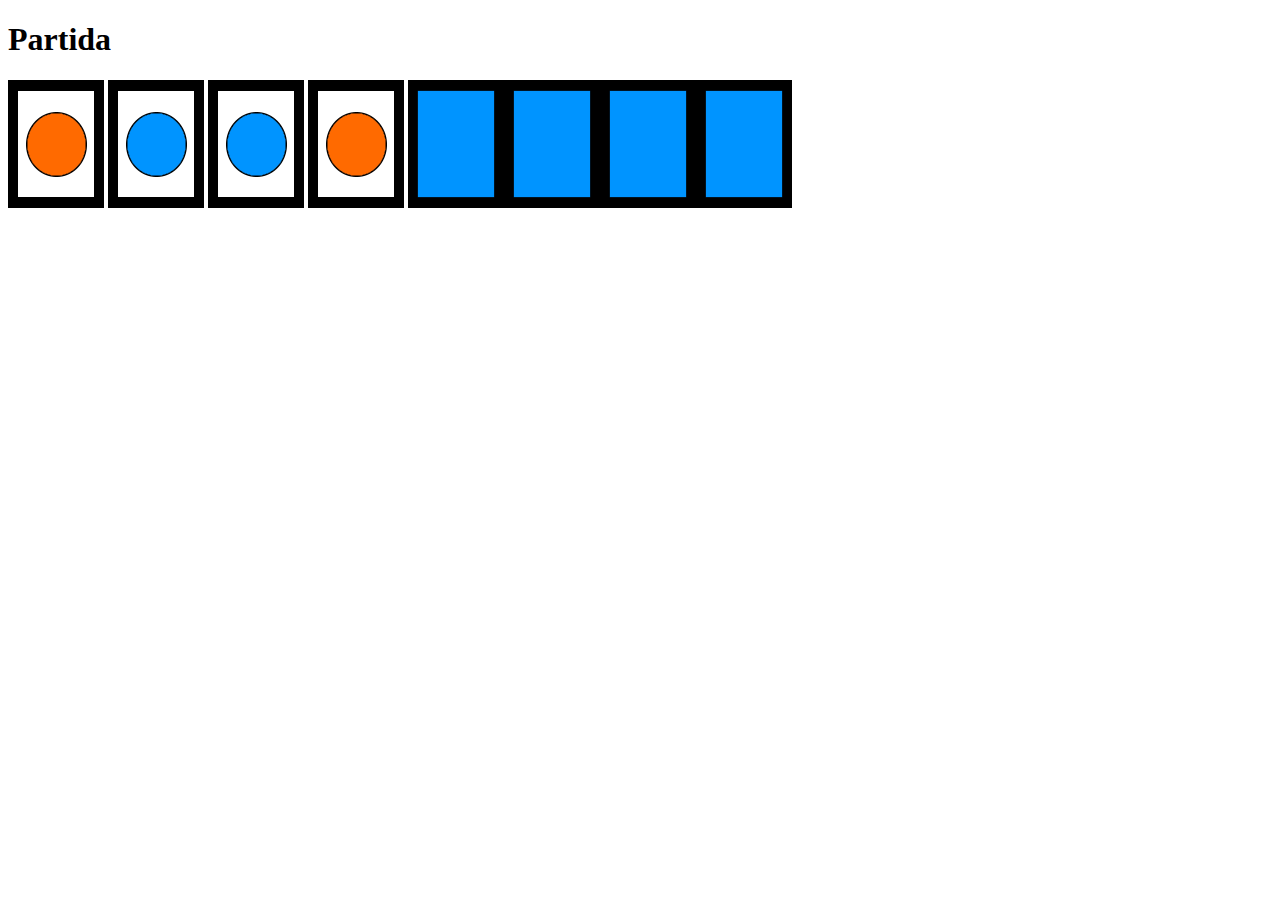
==== html/game.html @ c969e8ef "add cards html" ====
<!DOCTYPE html> 
<html>
	<head>
        <script src="../library/jquery.min.js"></script>
        <script src="../js/game.js" type="module"></script>
		<title> Memory - Pantalla </title>
	</head>
	<body>
		<h1>Partida</h1>
        <div id="game">
			<img id="co1" src="../resources/co.png" title="card">
			<img id="cb1" src="../resources/cb.png" title="card">
			<img id="cb2" src="../resources/cb.png" title="card">
			<img id="co2" src="../resources/co.png" title="card">

		</div>
	</body>
</html>
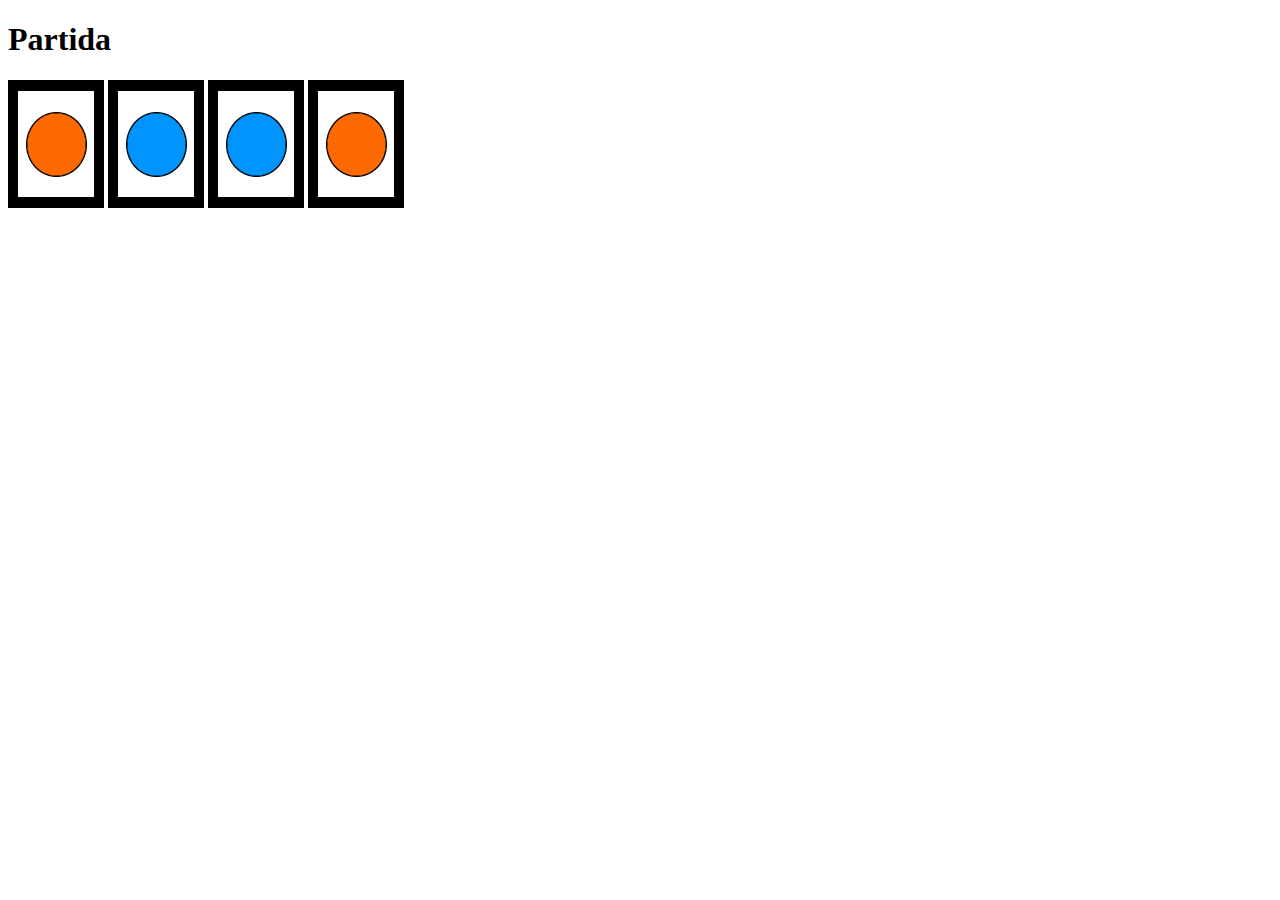
==== commit d8b78ca3: "update cards" ====
--- a/html/game.html
+++ b/html/game.html
@@ -1,17 +1,17 @@
 <!DOCTYPE html> 
 <html>
 	<head>
-        <script src="../library/jquery.min.js"></script>
+		<script src="https://ajax.googleapis.com/ajax/libs/jquery/3.7.1/jquery.min.js"></script>
         <script src="../js/game.js" type="module"></script>
 		<title> Memory - Pantalla </title>
 	</head>
 	<body>
 		<h1>Partida</h1>
         <div id="game">
-			<img id="co1" src="../resources/co.png" title="card">
-			<img id="cb1" src="../resources/cb.png" title="card">
-			<img id="cb2" src="../resources/cb.png" title="card">
-			<img id="co2" src="../resources/co.png" title="card">
+			<img id="c1" src="../resources/co.png" title="card">
+			<img id="c2" src="../resources/cb.png" title="card">
+			<img id="c3" src="../resources/cb.png" title="card">
+			<img id="c4" src="../resources/co.png" title="card">
 
 		</div>
 	</body>
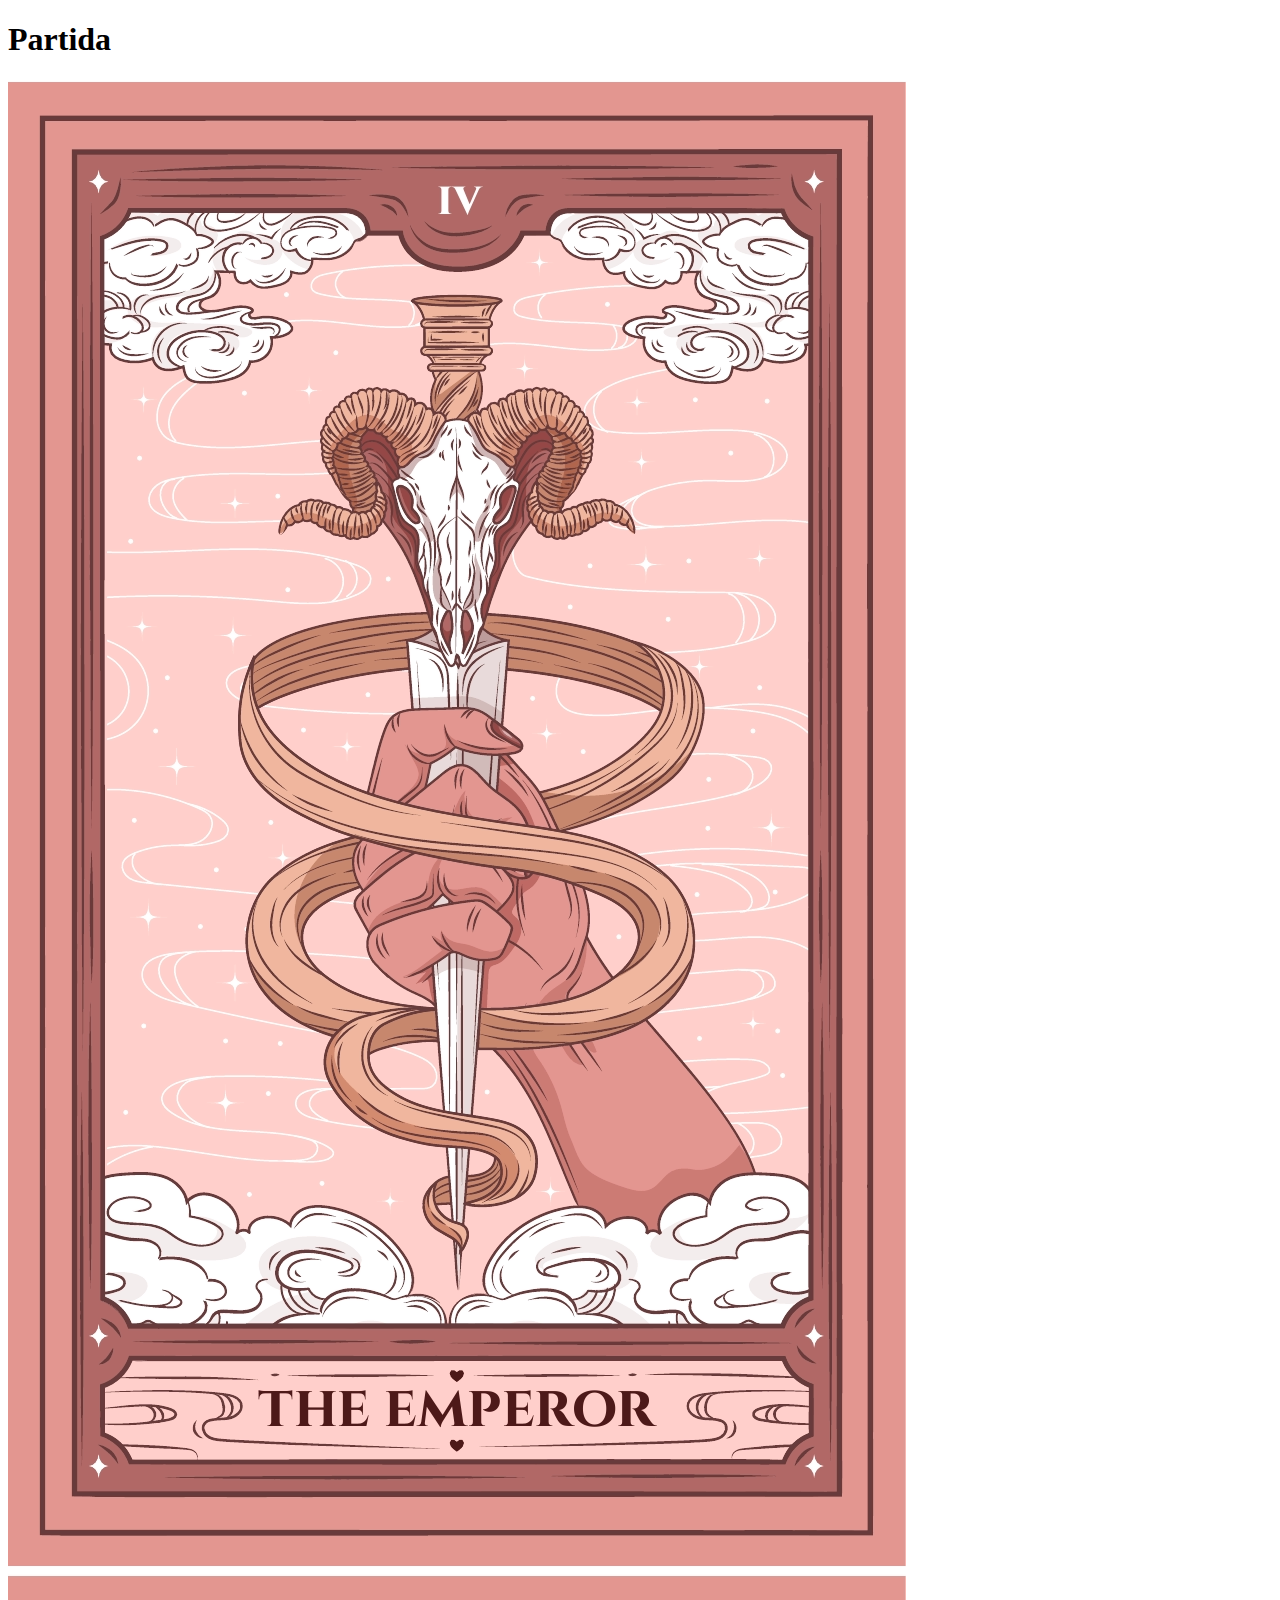
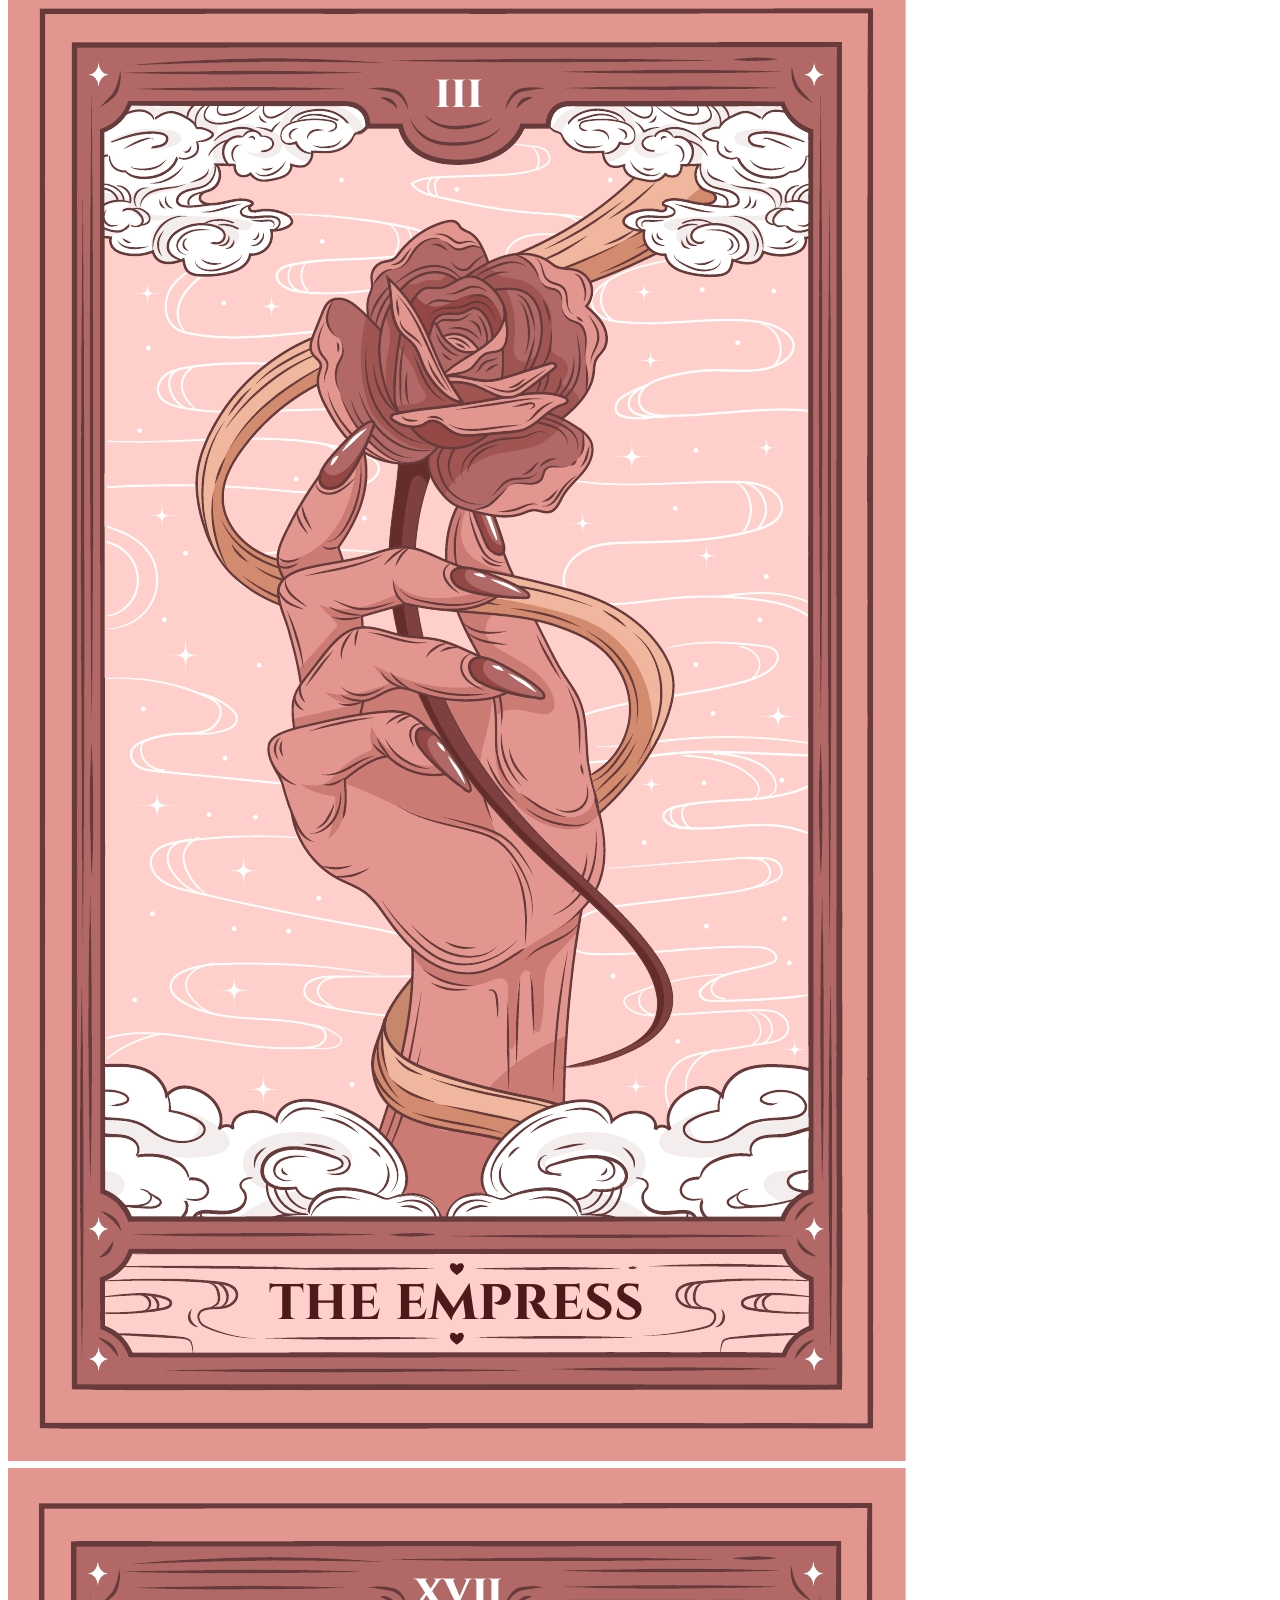
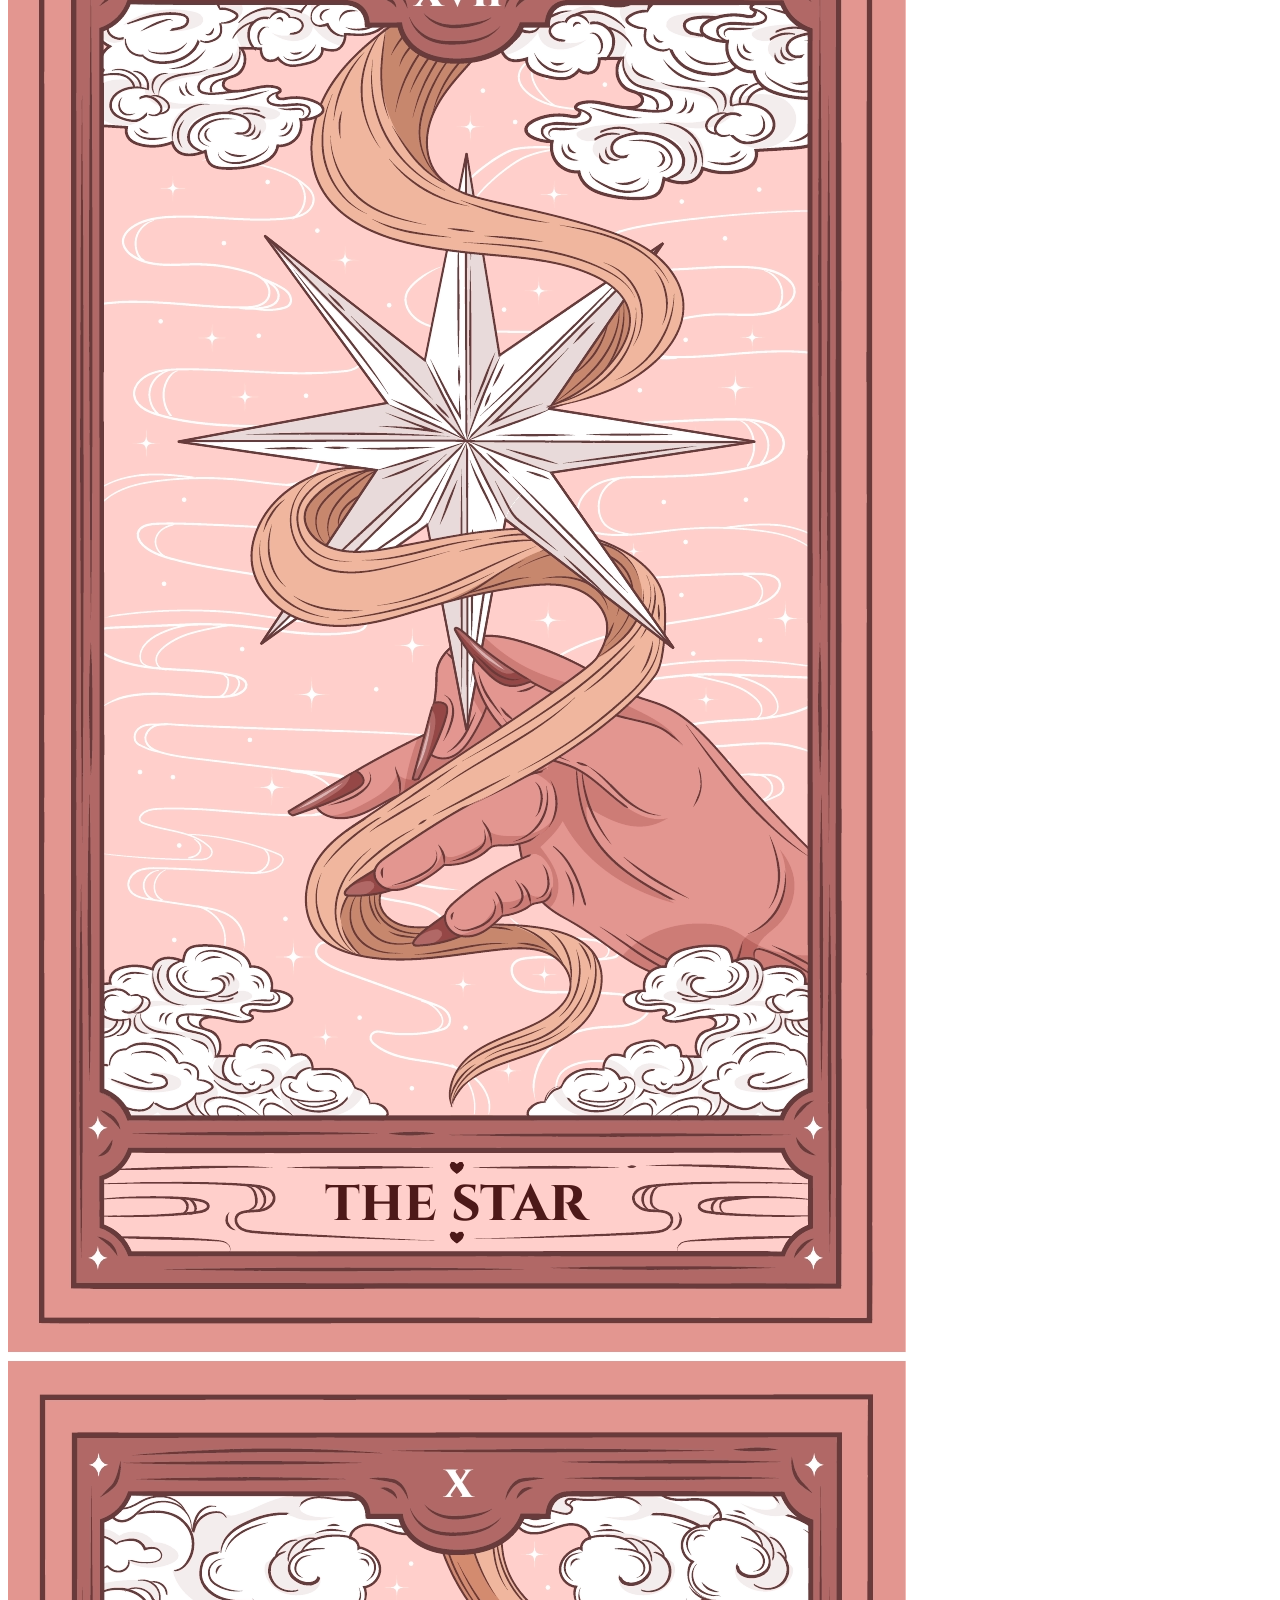
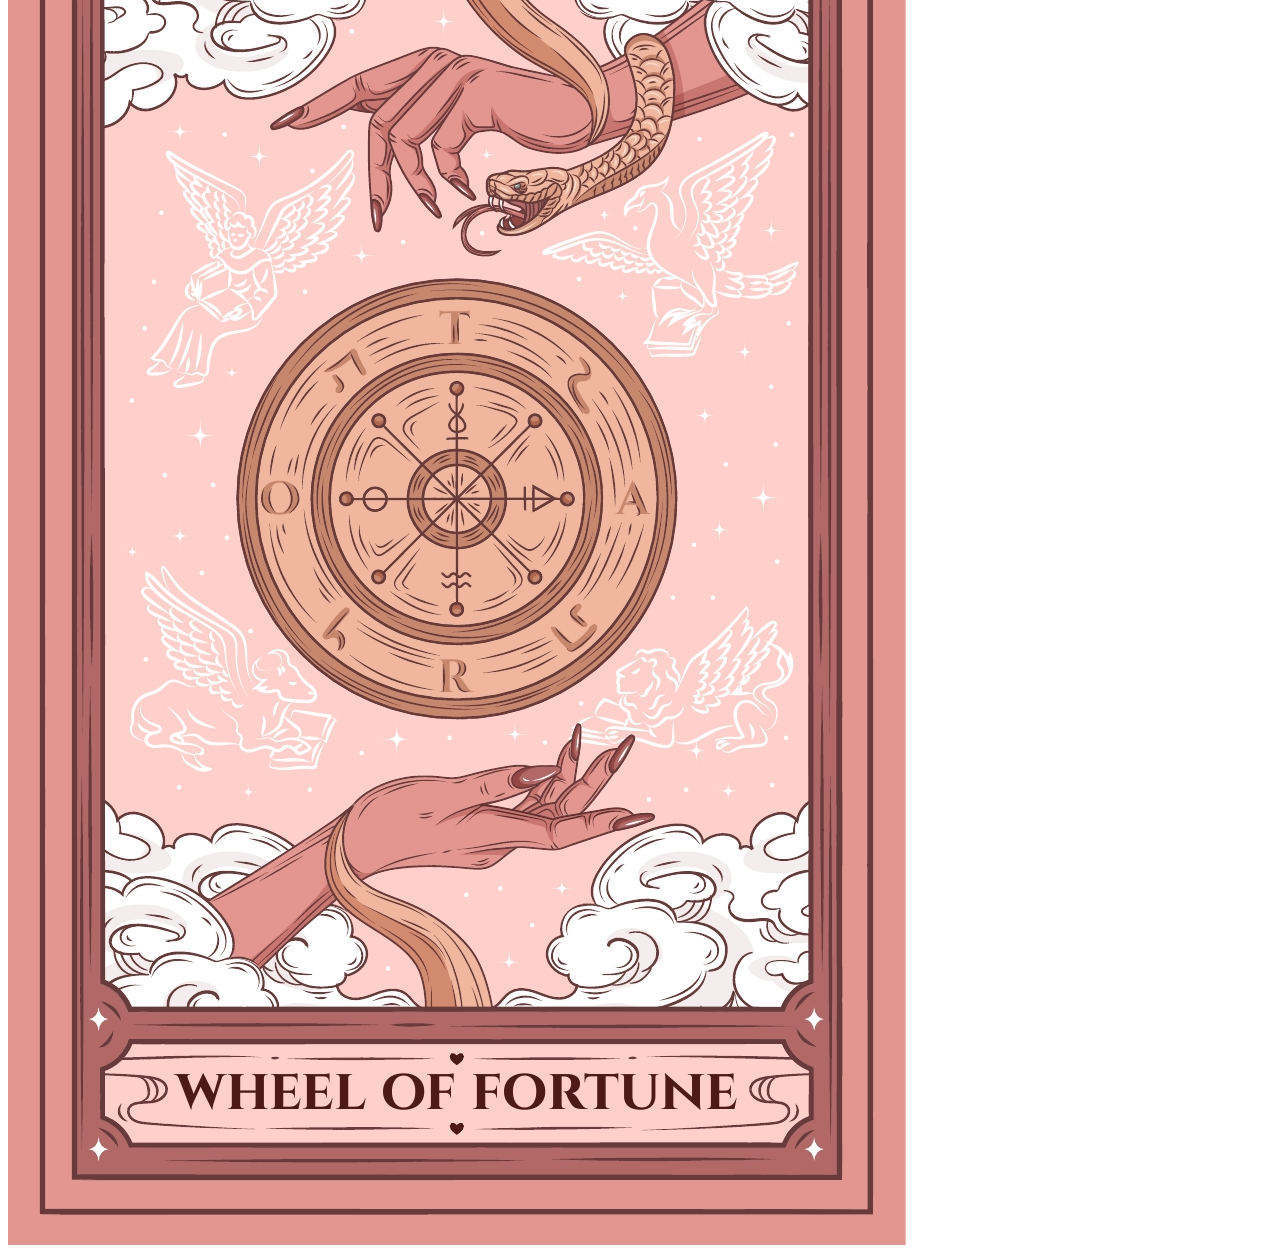
==== commit 369bbb79: "update card images" ====
--- a/html/game.html
+++ b/html/game.html
@@ -8,10 +8,10 @@
 	<body>
 		<h1>Partida</h1>
         <div id="game">
-			<img id="c1" src="../resources/co.png" title="card">
-			<img id="c2" src="../resources/cb.png" title="card">
-			<img id="c3" src="../resources/cb.png" title="card">
-			<img id="c4" src="../resources/co.png" title="card">
+			<img id="c1" src="../resources/EMPEROR.webp" title="card">
+			<img id="c2" src="../resources/EMPRESS.webp" title="card">
+			<img id="c3" src="../resources/STAR.webp" title="card">
+			<img id="c4" src="../resources/WHEEL.webp" title="card">
 
 		</div>
 	</body>
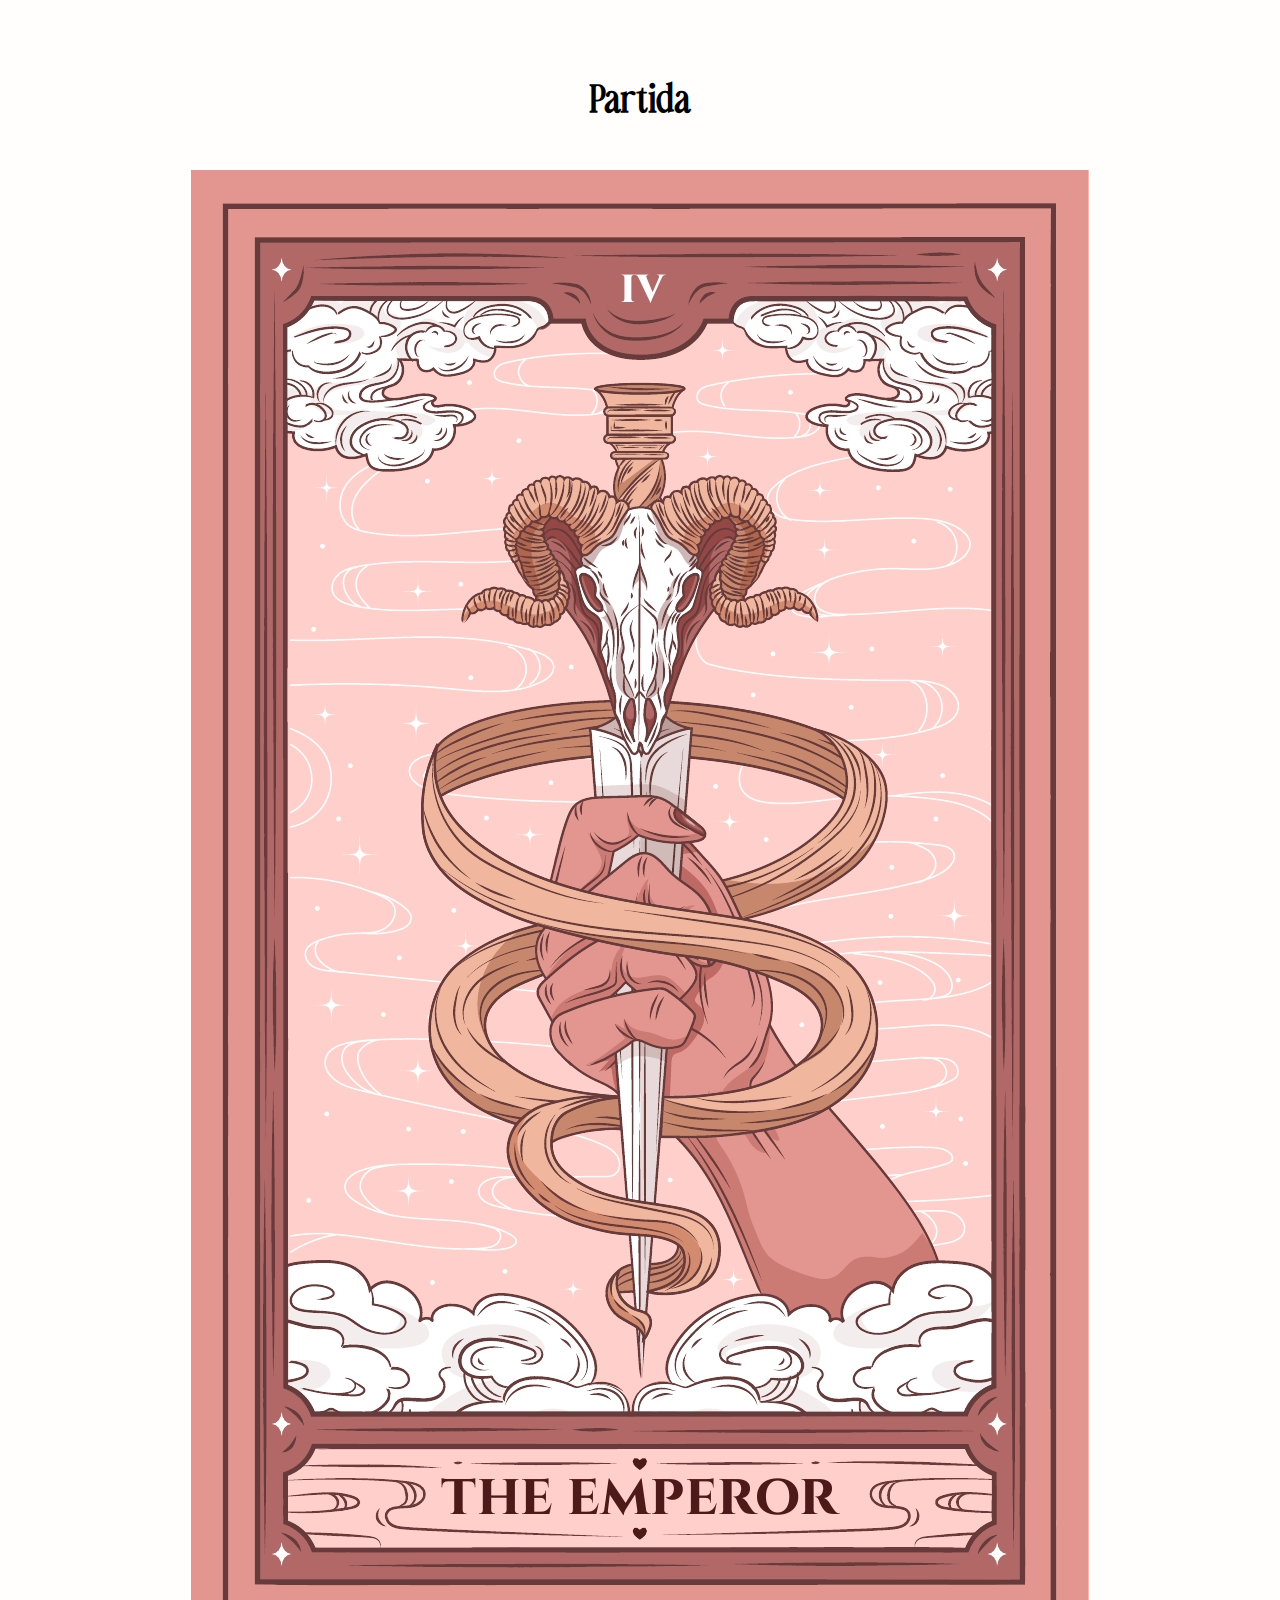
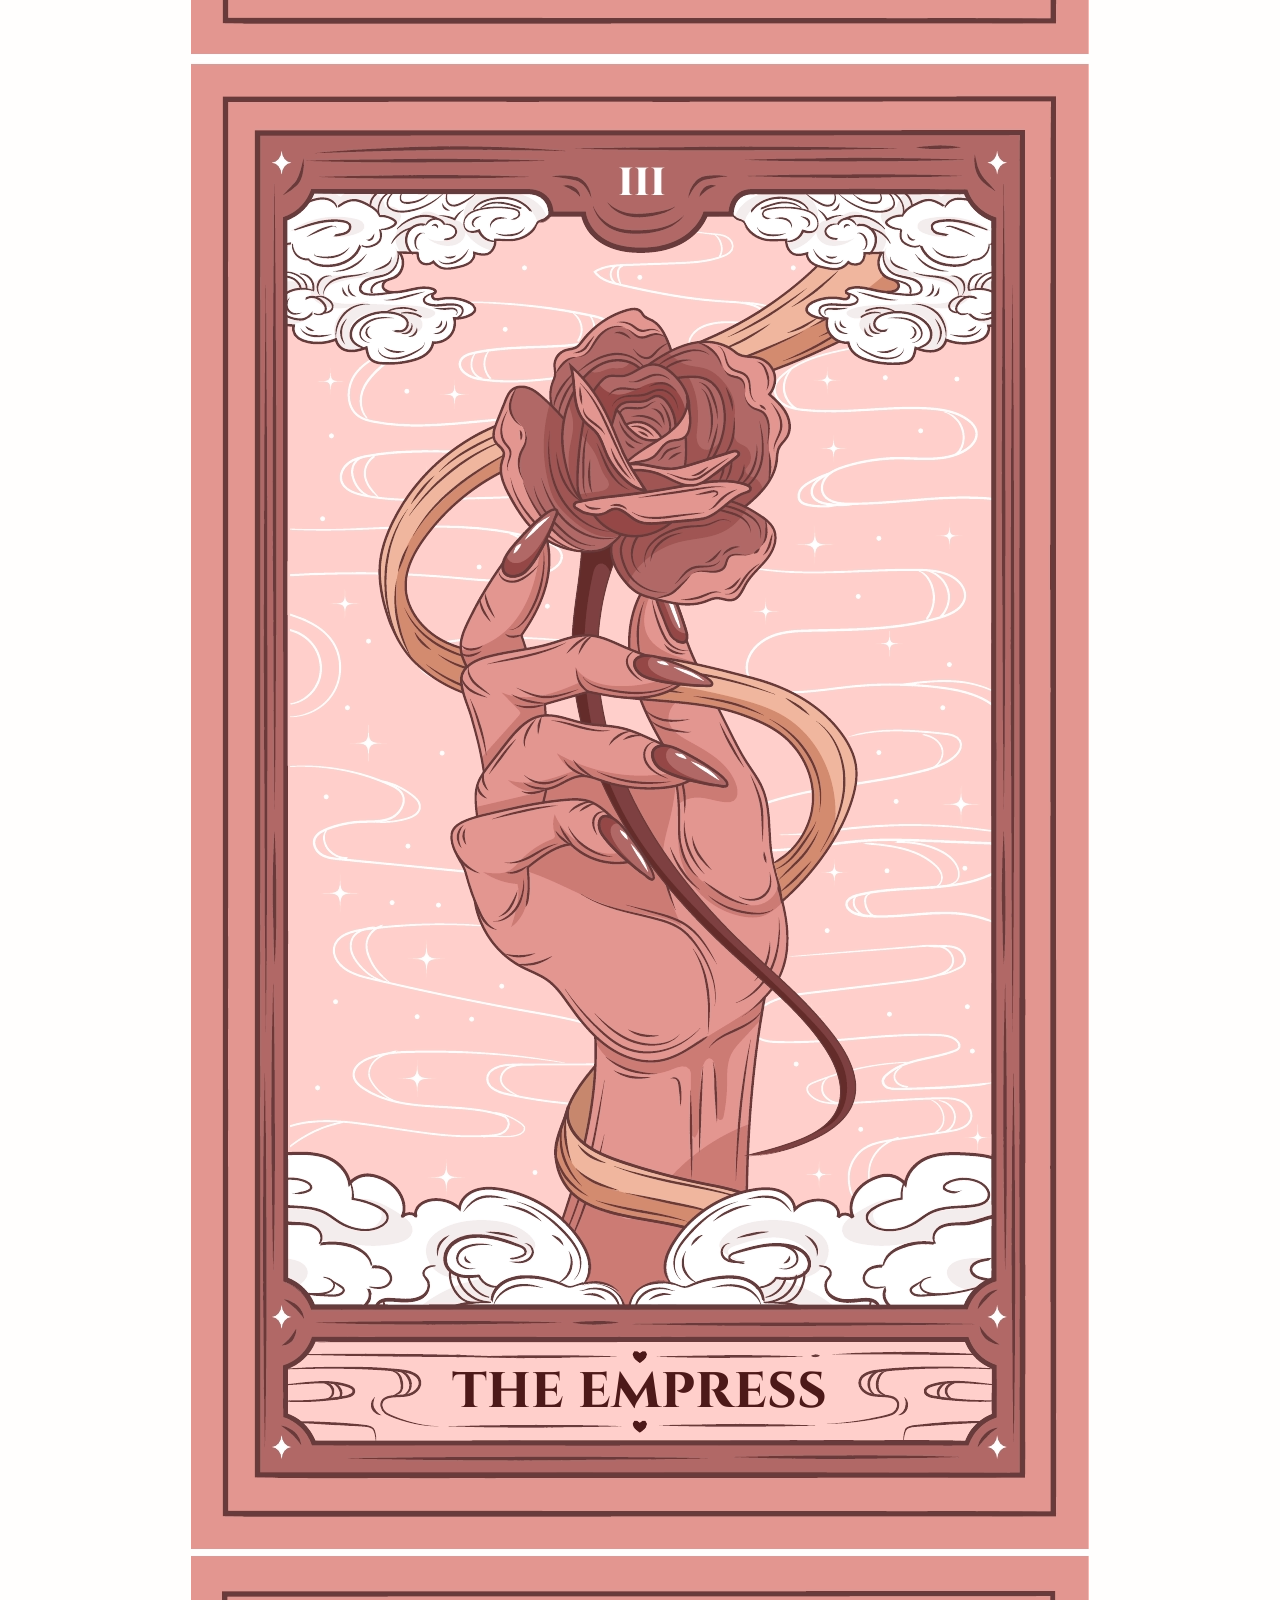
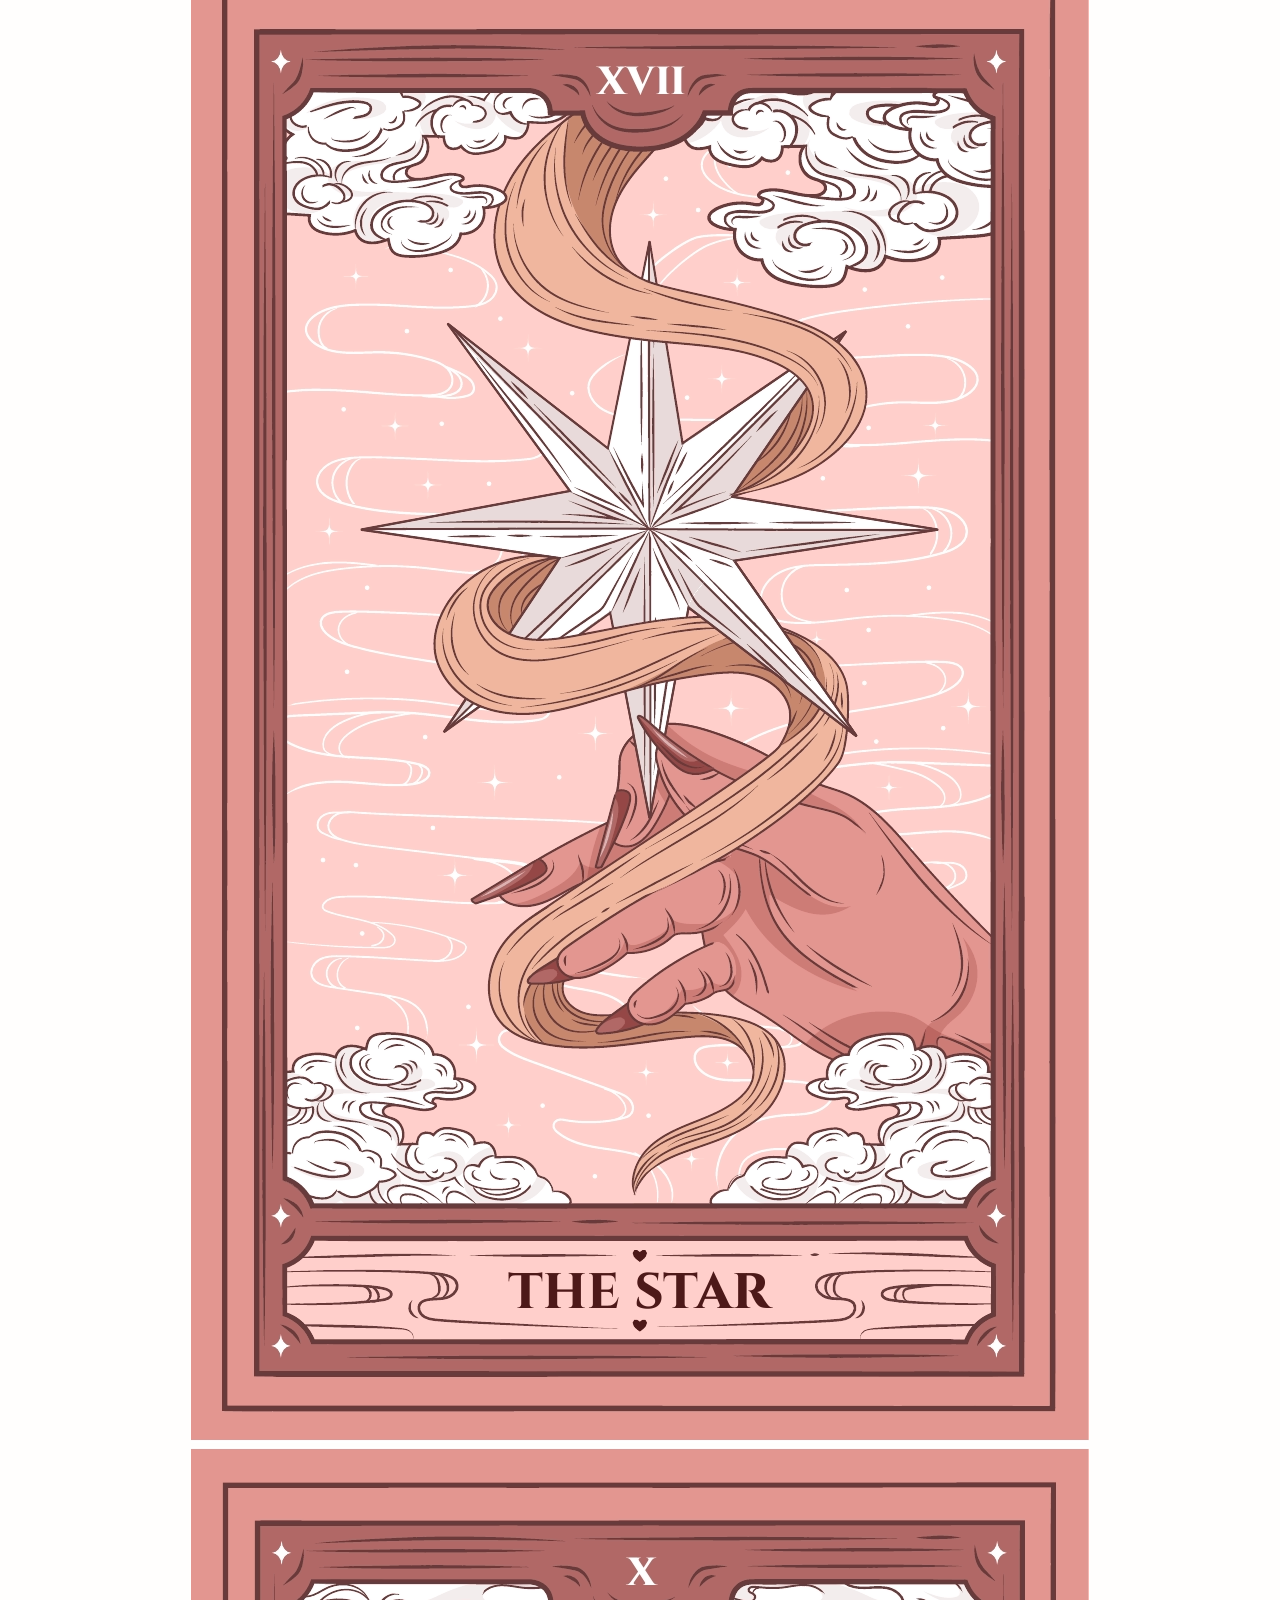
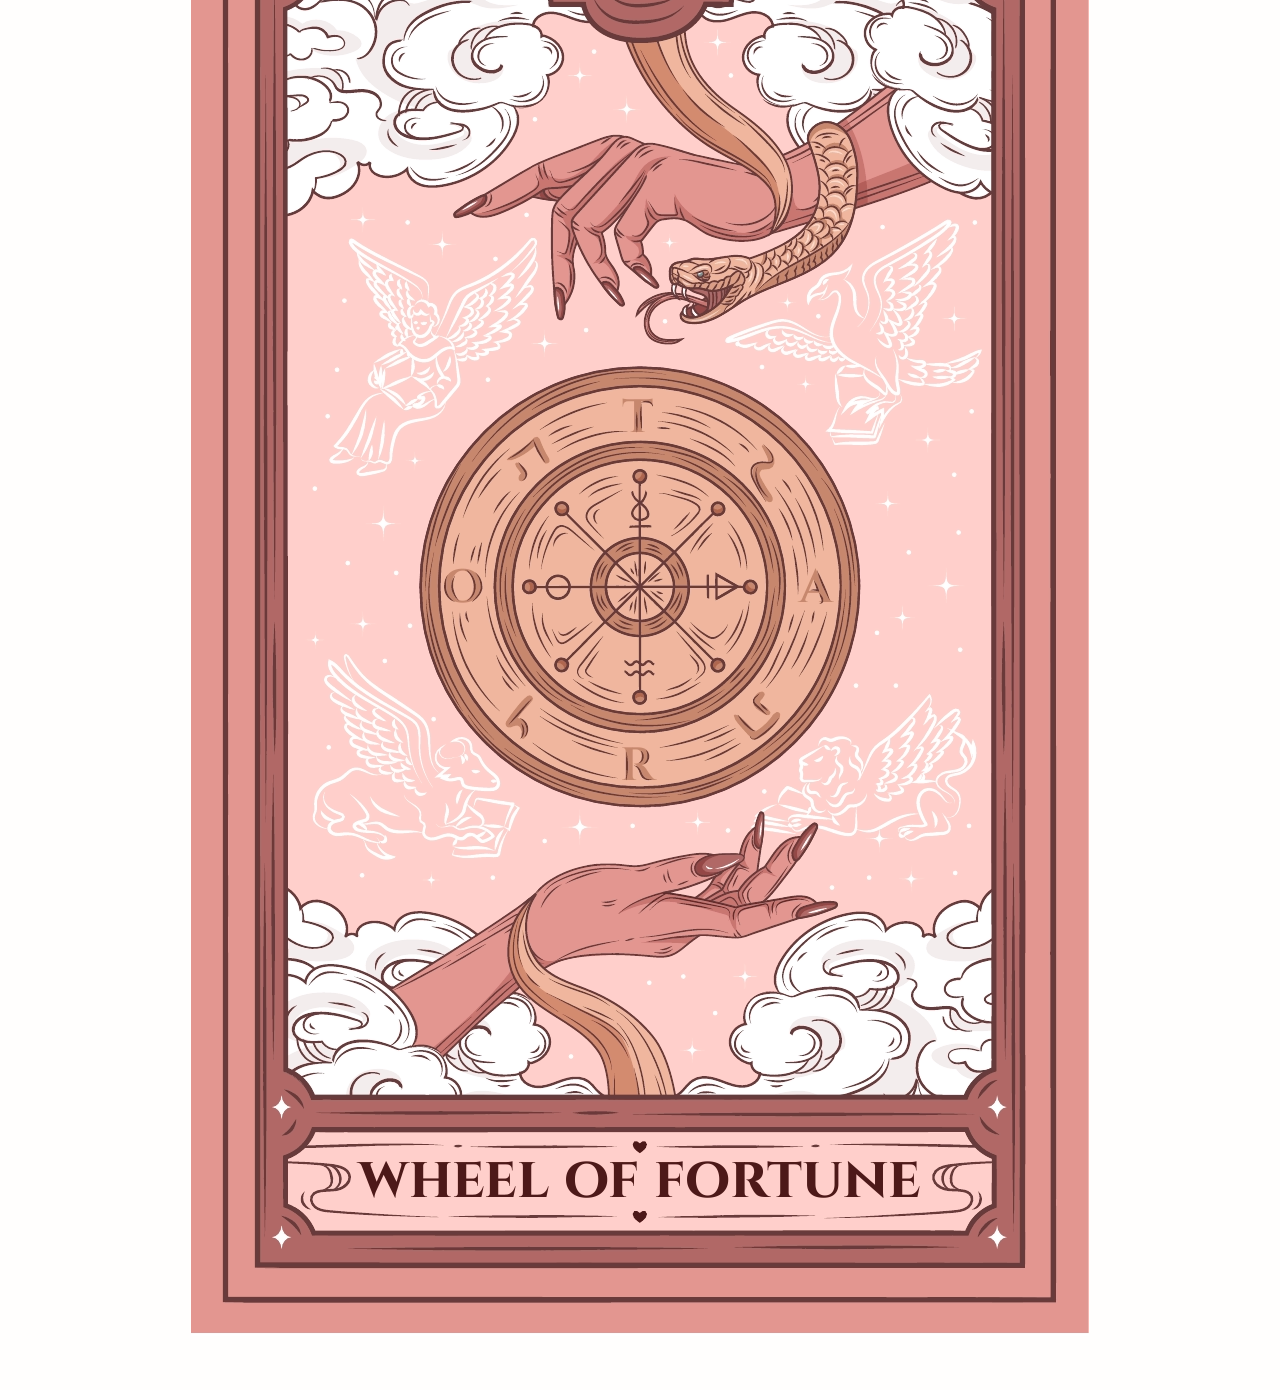
==== commit 3c267c5f: "updated options css" ====
--- a/html/game.html
+++ b/html/game.html
@@ -3,16 +3,22 @@
 	<head>
 		<script src="https://ajax.googleapis.com/ajax/libs/jquery/3.7.1/jquery.min.js"></script>
         <script src="../js/game.js" type="module"></script>
+		<link rel="stylesheet" href="../styles/menu.css">
 		<title> Memory - Pantalla </title>
 	</head>
 	<body>
-		<h1>Partida</h1>
-        <div id="game">
-			<img id="c1" src="../resources/EMPEROR.webp" title="card">
-			<img id="c2" src="../resources/EMPRESS.webp" title="card">
-			<img id="c3" src="../resources/STAR.webp" title="card">
-			<img id="c4" src="../resources/WHEEL.webp" title="card">
+		<div class="app">
+			<h1>Partida</h1>
+			<div id="game">
+
+				<div id="card"><img id="c1" src="../resources/EMPEROR.webp" title="card"></div>
+				<div id="card"><img id="c2" src="../resources/EMPRESS.webp" title="card"></div>
+				<div id="card"><img id="c3" src="../resources/STAR.webp" title="card"></div>
+				<div id="card"><img id="c4" src="../resources/WHEEL.webp" title="card"></div>
+
+			</div>
 
 		</div>
+		
 	</body>
 </html>--- a/styles/menu.css
+++ b/styles/menu.css
@@ -0,0 +1,123 @@
+/*BODY AND GENERAL STYLING*/
+
+*{
+	box-sizing: border-box;
+}
+
+@font-face {
+	font-family: 'Derive';
+	src: url('Derive-BF65ea8bbbcb698.ttf');
+}
+
+:root{
+	--white: #fffefd;
+	--light-pink: #ffcfcb;
+	--dark-pink: #1d0f0d;
+	--midtone-pink: #e39690;
+	--dark-pink2: #b16765;
+	--peach: #f2b599;
+}
+
+body{
+	height: 100vh;
+	width: 100vw;
+	margin: 0px;
+	overflow: hidden;
+	font-family: 'Derive';
+	background-color: var(--white);
+}
+
+.app{
+	display: flex;
+	flex-direction: column;
+	align-items: center;
+	padding: 50px;
+	gap: 18px;
+	position: relative;
+}
+
+button{
+	font-family: 'Derive';
+	padding: 8px;
+	border-radius: 8px;
+	color: var(--dark-pink);
+	background-color: var(--light-pink);
+	border: none;
+	font-size: 35px;
+}
+
+button:hover{
+	background-color: var(--dark-pink2);
+}
+
+button:active{
+	background-color: var(--dark-pink2);
+	color: var(--light-pink);
+	transform: translateY(4px);
+}
+
+h1{
+	font-family: 'Derive';
+	font-size: 40px;
+}
+
+.card{
+	height: 50px;
+	width: 50px;
+	overflow: hidden;
+}
+
+#c1{
+	height: 100%;
+	width: 100%;
+	object-fit: cover;
+}
+
+/*MENU STYLING*/
+
+.buttons{
+	display: flex;
+	flex-direction: column;
+	gap: 15px;
+	align-items: center;
+	position: relative;
+}
+.settings{
+	display: flex;
+	flex-direction: column;
+	gap: 70px;
+	position: relative;
+}
+
+/*GAME INTERFACE STYLING*/
+
+/*SETTINGS STYLING*/
+.options{
+	display: flex;
+	flex-direction: column;
+	gap: 18px;
+	align-items: center;
+}
+
+#inputs{
+	font-size: 30px;
+	display: flex;
+	flex-direction: column;
+	gap: 10px;
+}
+
+#n_cartes, #dificultat{
+	display: flex;
+	gap: 7px;
+	flex-wrap: wrap;
+	justify-content: space-between;
+}
+
+#default{
+	font-size: 20px;
+}
+
+#save_settings{
+
+}
+/*SAVES STYLING*/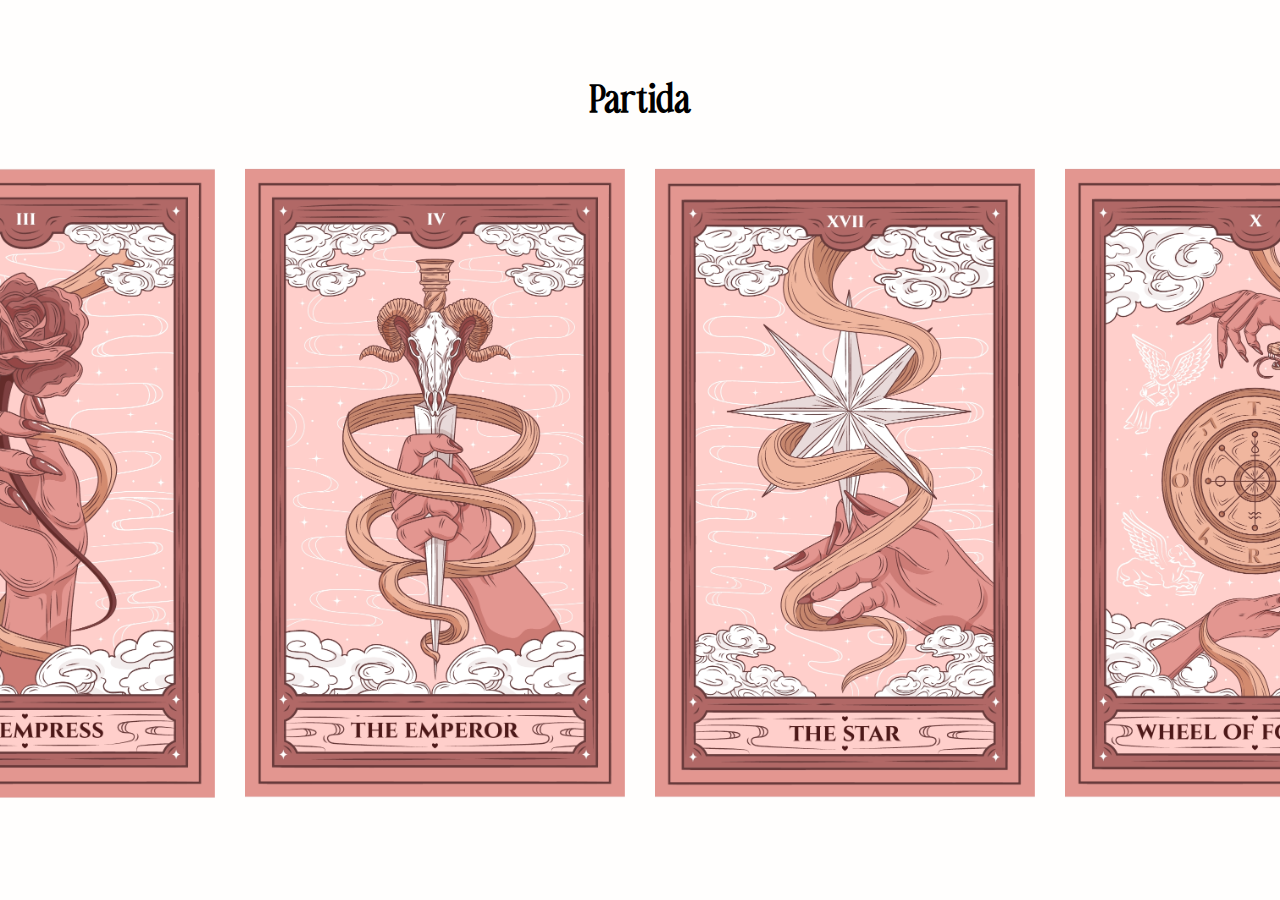
==== commit e83460af: "updated memory.js and game.js" ====
--- a/html/game.html
+++ b/html/game.html
@@ -7,18 +7,16 @@
 		<title> Memory - Pantalla </title>
 	</head>
 	<body>
-		<div class="app">
-			<h1>Partida</h1>
-			<div id="game">
-
-				<div id="card"><img id="c1" src="../resources/EMPEROR.webp" title="card"></div>
-				<div id="card"><img id="c2" src="../resources/EMPRESS.webp" title="card"></div>
-				<div id="card"><img id="c3" src="../resources/STAR.webp" title="card"></div>
-				<div id="card"><img id="c4" src="../resources/WHEEL.webp" title="card"></div>
-
-			</div>
-
-		</div>
-		
+			<div class="app">
+				<h1>Partida</h1>
+				<div id="game">
+					<div class="cards">
+						<img id="c1" src="../resources/EMPRESS.webp" title="card">
+						<img id="c2" src="../resources/EMPEROR.webp" title="card">
+						<img id="c3" src="../resources/STAR.webp" title="card">
+						<img id="c4" src="../resources/WHEEL.webp" title="card">
+					</div>
+				</div>		
+			</div>	
 	</body>
 </html>--- a/styles/menu.css
+++ b/styles/menu.css
@@ -61,18 +61,6 @@
 	font-size: 40px;
 }
 
-.card{
-	height: 50px;
-	width: 50px;
-	overflow: hidden;
-}
-
-#c1{
-	height: 100%;
-	width: 100%;
-	object-fit: cover;
-}
-
 /*MENU STYLING*/
 
 .buttons{
@@ -90,6 +78,32 @@
 }
 
 /*GAME INTERFACE STYLING*/
+
+#game{
+	align-items: center;
+	justify-content: center;
+}
+
+.cards{
+	height: 70vh;
+	width: 100vw;
+	justify-content: center;
+	overflow: auto;
+	display: flex;
+	gap: 30px;
+}
+
+#c1, #c2, #c3, #c4{
+	object-fit: cover;
+	height: 100%;
+}
+
+/*#c1{
+	height: 100%;
+	width: 100%;
+	object-fit: cover;
+}*/
+
 
 /*SETTINGS STYLING*/
 .options{
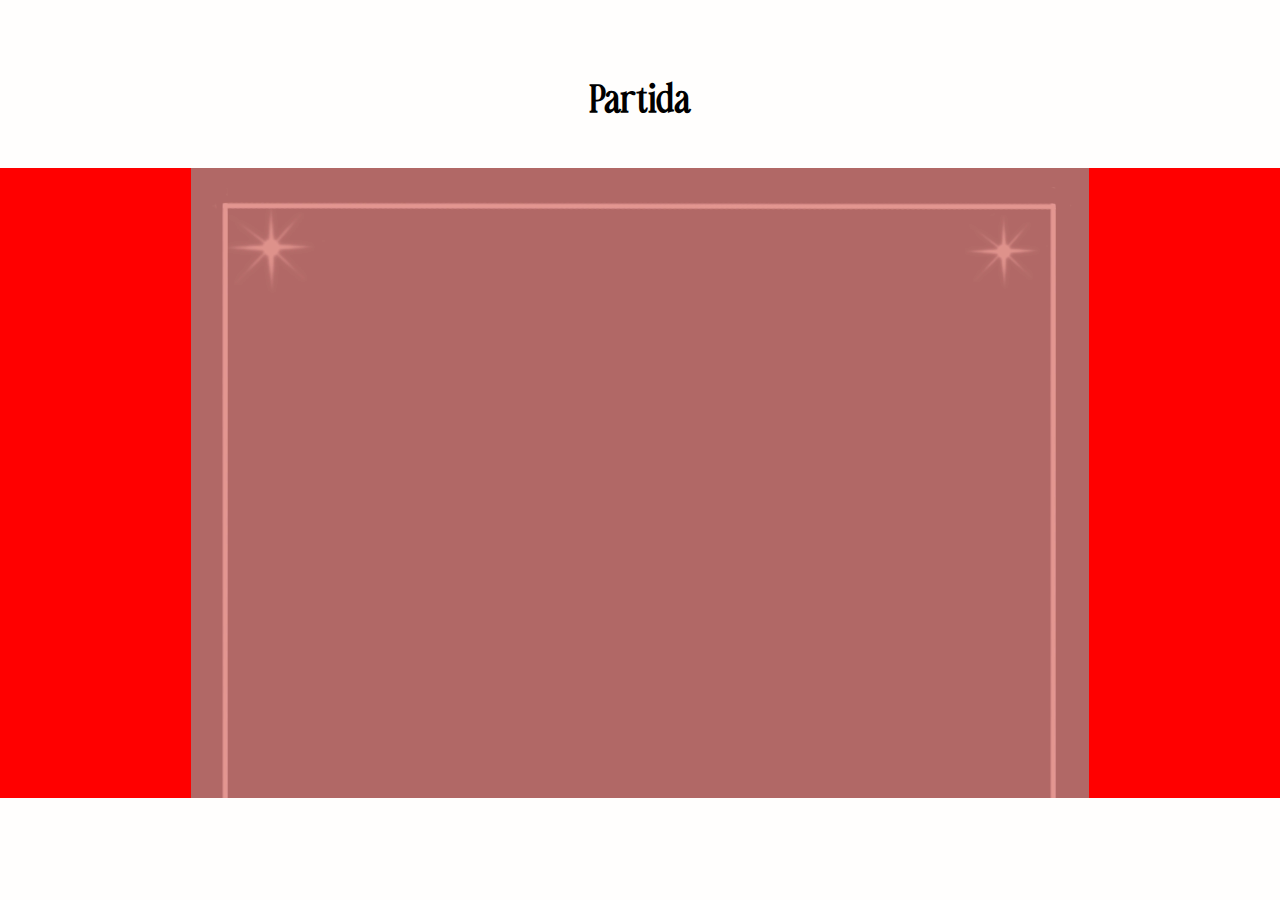
==== commit fd4c5371: "updated css and game.js memory.js" ====
--- a/html/game.html
+++ b/html/game.html
@@ -10,12 +10,7 @@
 			<div class="app">
 				<h1>Partida</h1>
 				<div id="game">
-					<div class="cards">
-						<img id="c1" src="../resources/EMPRESS.webp" title="card">
-						<img id="c2" src="../resources/EMPEROR.webp" title="card">
-						<img id="c3" src="../resources/STAR.webp" title="card">
-						<img id="c4" src="../resources/WHEEL.webp" title="card">
-					</div>
+					
 				</div>		
 			</div>	
 	</body>
--- a/styles/menu.css
+++ b/styles/menu.css
@@ -80,22 +80,18 @@
 /*GAME INTERFACE STYLING*/
 
 #game{
-	align-items: center;
-	justify-content: center;
-}
-
-.cards{
 	height: 70vh;
 	width: 100vw;
 	justify-content: center;
-	overflow: auto;
 	display: flex;
+	flex-wrap: wrap;
+	overflow: scroll;
 	gap: 30px;
+	background-color: red;
 }
 
-#c1, #c2, #c3, #c4{
+.card{
 	object-fit: cover;
-	height: 100%;
 }
 
 /*#c1{
@@ -131,7 +127,4 @@
 	font-size: 20px;
 }
 
-#save_settings{
-
-}
 /*SAVES STYLING*/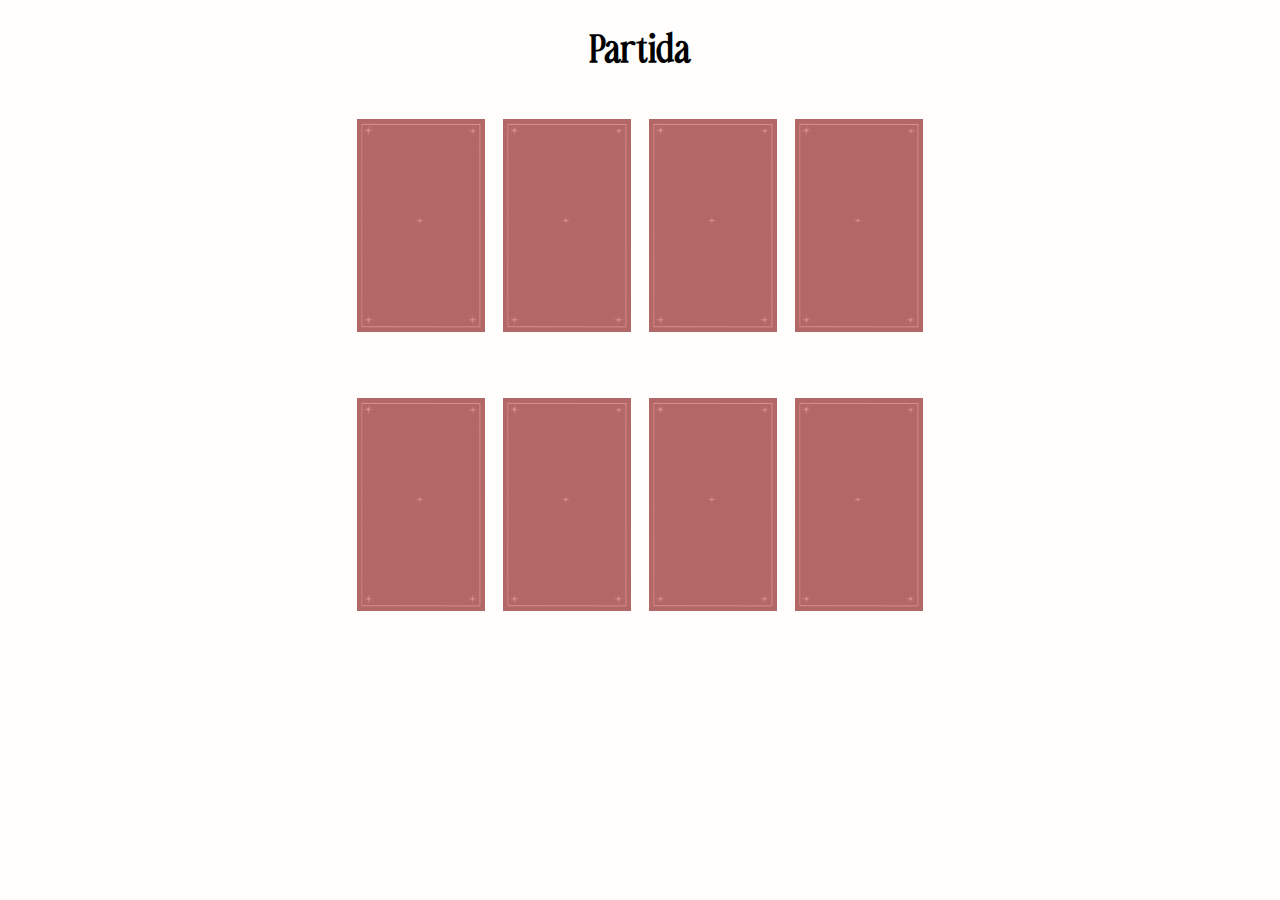
==== commit d83d6ef0: "css fixed" ====
--- a/html/game.html
+++ b/html/game.html
@@ -10,7 +10,6 @@
 			<div class="app">
 				<h1>Partida</h1>
 				<div id="game">
-					
 				</div>		
 			</div>	
 	</body>
--- a/styles/menu.css
+++ b/styles/menu.css
@@ -22,7 +22,7 @@
 	height: 100vh;
 	width: 100vw;
 	margin: 0px;
-	overflow: hidden;
+	overflow: scroll;
 	font-family: 'Derive';
 	background-color: var(--white);
 }
@@ -31,8 +31,8 @@
 	display: flex;
 	flex-direction: column;
 	align-items: center;
-	padding: 50px;
-	gap: 18px;
+	padding: px;
+	gap: 1px;
 	position: relative;
 }
 
@@ -80,18 +80,19 @@
 /*GAME INTERFACE STYLING*/
 
 #game{
-	height: 70vh;
-	width: 100vw;
+	height: 60vh;
+	width: 50vw;
 	justify-content: center;
 	display: flex;
-	flex-wrap: wrap;
-	overflow: scroll;
-	gap: 30px;
-	background-color: red;
+	flex-wrap: wrap;	
+	gap: 18px;
 }
 
+
 .card{
-	object-fit: cover;
+	object-fit:contain;
+	height: 250px;
+	width: 20%;
 }
 
 /*#c1{
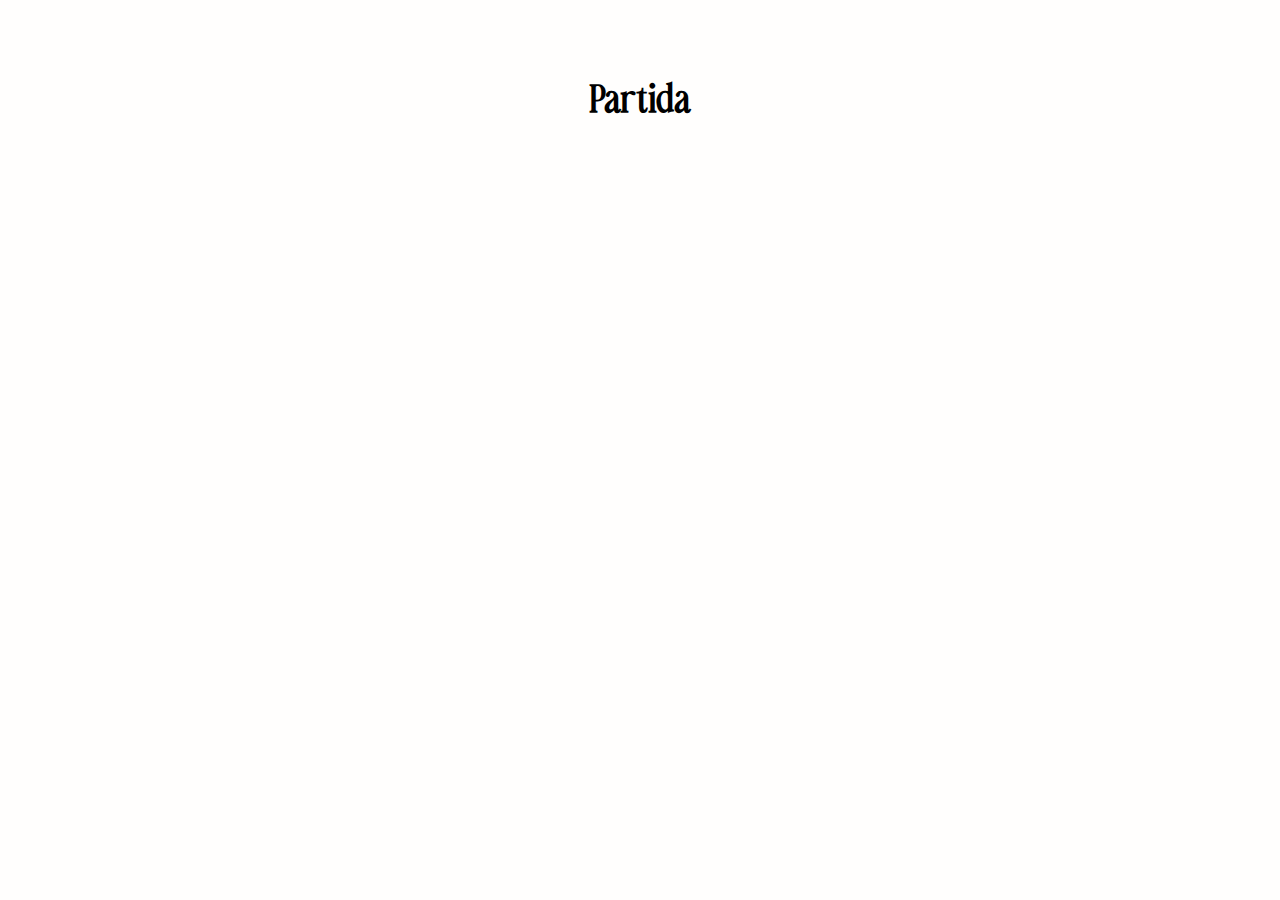
==== commit dee89a2b: "added timer in cards setup" ====
--- a/html/game.html
+++ b/html/game.html
@@ -13,4 +13,4 @@
 				</div>		
 			</div>	
 	</body>
-</html>+</html>	--- a/styles/menu.css
+++ b/styles/menu.css
@@ -21,6 +21,7 @@
 body{
 	height: 100vh;
 	width: 100vw;
+	padding: 30px;
 	margin: 0px;
 	overflow: scroll;
 	font-family: 'Derive';
@@ -31,19 +32,21 @@
 	display: flex;
 	flex-direction: column;
 	align-items: center;
-	padding: px;
+	padding: 20px;
 	gap: 1px;
 	position: relative;
 }
 
 button{
 	font-family: 'Derive';
+	width: 100%;
 	padding: 8px;
 	border-radius: 8px;
 	color: var(--dark-pink);
 	background-color: var(--light-pink);
 	border: none;
 	font-size: 35px;
+	box-shadow: 0 5px var(--dark-pink2	);
 }
 
 button:hover{
@@ -53,6 +56,7 @@
 button:active{
 	background-color: var(--dark-pink2);
 	color: var(--light-pink);
+	box-shadow: 0 0px #666;
 	transform: translateY(4px);
 }
 
@@ -66,15 +70,22 @@
 .buttons{
 	display: flex;
 	flex-direction: column;
-	gap: 15px;
+	gap: 18px;
 	align-items: center;
 	position: relative;
 }
-.settings{
+#settings{
 	display: flex;
-	flex-direction: column;
-	gap: 70px;
-	position: relative;
+	gap: 18px;
+}
+
+#settings_button, #saves_button{
+	font-size: 30px;
+}
+
+#play_button{
+	font-size: 50px;
+	padding: 12px;
 }
 
 /*GAME INTERFACE STYLING*/
@@ -95,26 +106,22 @@
 	width: 20%;
 }
 
-/*#c1{
-	height: 100%;
-	width: 100%;
-	object-fit: cover;
-}*/
-
-
 /*SETTINGS STYLING*/
 .options{
+	width: 100%;
 	display: flex;
-	flex-direction: column;
-	gap: 18px;
-	align-items: center;
+	
+	gap: 40px;
+	align-items: flex-start;
+	justify-content: center;
 }
 
 #inputs{
 	font-size: 30px;
 	display: flex;
 	flex-direction: column;
-	gap: 10px;
+	gap: 18px;
+	width: 25%;
 }
 
 #n_cartes, #dificultat{
@@ -126,6 +133,16 @@
 
 #default{
 	font-size: 20px;
+	width: 60%
+}
+
+input[type="number"], #dif{
+	width: 25%;
+}
+
+#save_settings{
+	align-content: center;
+	justify-content: center;
 }
 
 /*SAVES STYLING*/